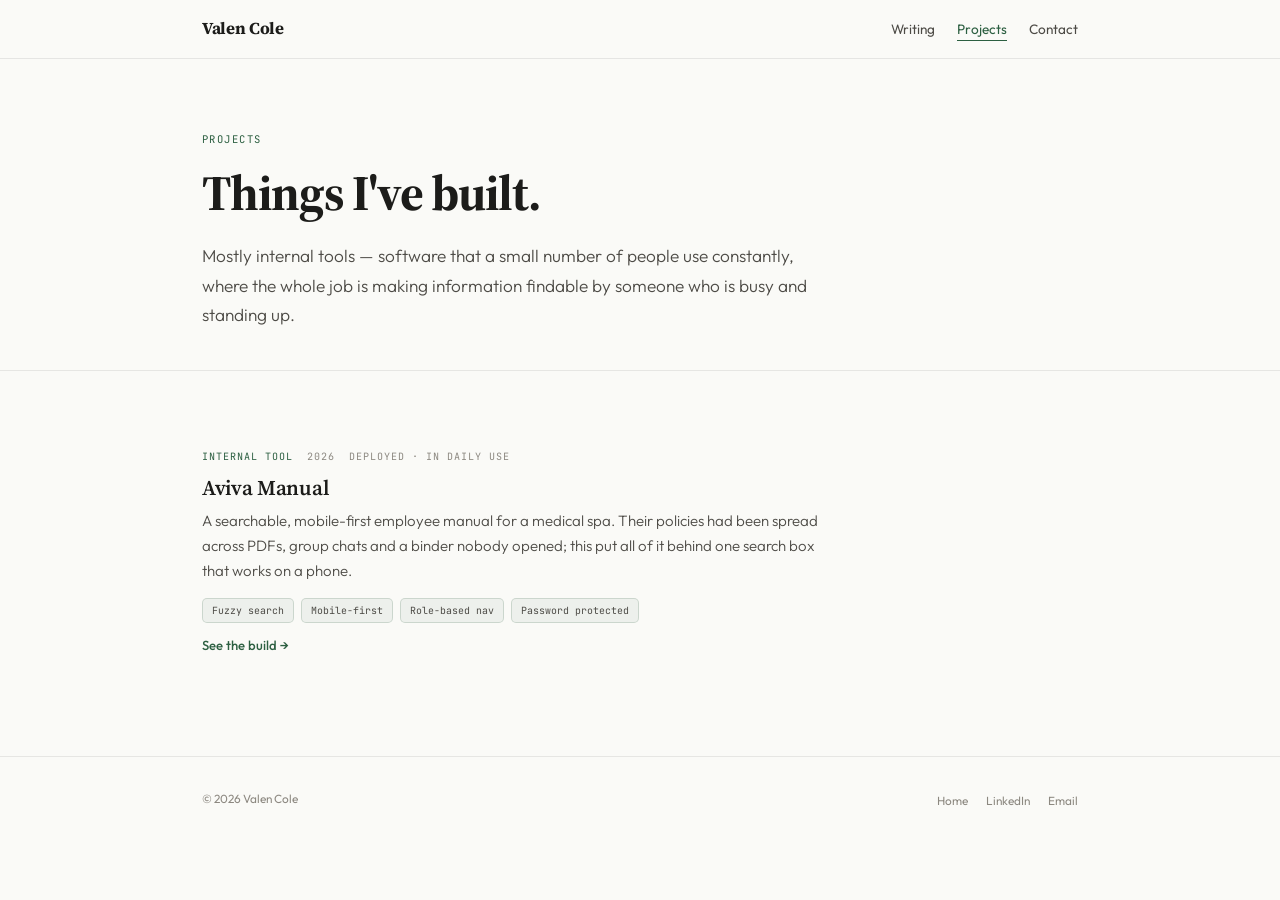
==== projects/index.html @ 85f3d566 "Restructure: personal site with writing and projects sections Root becomes a personal index rather t" ====
<!DOCTYPE html>
<html lang="en">
<head>
<meta charset="UTF-8">
<meta name="viewport" content="width=device-width, initial-scale=1.0">
<link rel="icon" href="/favicon.svg" type="image/svg+xml">
<title>Projects — Valen Cole</title>
<meta name="description" content="Things Valen Cole has built.">
<meta property="og:title" content="Projects — Valen Cole">
<meta property="og:description" content="Things Valen Cole has built.">
<meta property="og:type" content="website">
<link rel="preconnect" href="https://fonts.googleapis.com">
<link rel="preconnect" href="https://fonts.gstatic.com" crossorigin>
<link href="https://fonts.googleapis.com/css2?family=Source+Serif+4:ital,opsz,wght@0,8..60,300;0,8..60,400;0,8..60,600;0,8..60,700;1,8..60,400&family=Outfit:wght@300;400;500;600&family=JetBrains+Mono:wght@400&display=swap" rel="stylesheet">
<link rel="stylesheet" href="/assets/site.css">
</head>
<body>

<nav class="topbar">
  <div class="topbar-inner">
    <a href="/" class="tb-name">Valen Cole</a>
    <ul class="tb-links">
      <li><a href="/writing/">Writing</a></li>
      <li><a href="/projects/" aria-current="page">Projects</a></li>
      <li><a href="/#contact">Contact</a></li>
    </ul>
  </div>
</nav>

<header class="page-head">
  <div class="wrap">
    <div class="eyebrow">Projects</div>
    <h1>Things I've built.</h1>
    <p class="lede">Mostly internal tools — software that a small number of people use constantly, where the whole job is making information findable by someone who is busy and standing up.</p>
  </div>
</header>

<section>
  <div class="wrap">
    <div class="entries">

      <a class="entry" href="/projects/aviva-manual/">
        <div class="entry-meta"><span>Internal tool</span><span class="dim">2026</span><span class="dim">Deployed · in daily use</span></div>
        <h3>Aviva Manual</h3>
        <p>A searchable, mobile-first employee manual for a medical spa. Their policies had been spread across PDFs, group chats and a binder nobody opened; this put all of it behind one search box that works on a phone.</p>
        <div class="tags">
          <span class="tag">Fuzzy search</span>
          <span class="tag">Mobile-first</span>
          <span class="tag">Role-based nav</span>
          <span class="tag">Password protected</span>
        </div>
        <span class="more">See the build &rarr;</span>
      </a>

    </div>
  </div>
</section>

<footer>
  <div class="wrap">
    <div class="footer-inner">
      <p>&copy; 2026 Valen Cole</p>
      <ul class="footer-links">
        <li><a href="/">Home</a></li>
        <li><a href="https://www.linkedin.com/in/valencole/" target="_blank" rel="noopener">LinkedIn</a></li>
        <li><a href="mailto:valen.a.d.c@gmail.com">Email</a></li>
      </ul>
    </div>
  </div>
</footer>

</body>
</html>
---- assets/site.css ----
/* Shared shell — root, projects, writing.
   Interiors (the Ghana pages, the demo) carry their own themes on purpose;
   what stays constant is this top bar, the URL scheme, and the metadata. */

:root {
  --bg: #fafaf7;
  --bg-alt: #f2f1ec;
  --bg-card: #ffffff;
  --text: #1c1c1a;
  --text-sub: #4d4b46;
  --text-muted: #8c8880;
  --accent: #2c5f41;
  --accent-bg: rgba(44, 95, 65, 0.06);
  --accent-border: rgba(44, 95, 65, 0.18);
  --warm: #b5694d;
  --border: rgba(28, 28, 26, 0.09);
  --border-strong: rgba(28, 28, 26, 0.15);
  --serif: 'Source Serif 4', Georgia, serif;
  --sans: 'Outfit', -apple-system, BlinkMacSystemFont, 'Segoe UI', sans-serif;
  --mono: 'JetBrains Mono', ui-monospace, Menlo, monospace;
  --radius: 10px;
  --max-w: 940px;
}

* { margin: 0; padding: 0; box-sizing: border-box; }
html { scroll-behavior: smooth; }
body {
  font-family: var(--sans);
  background: var(--bg);
  color: var(--text);
  line-height: 1.6;
  -webkit-font-smoothing: antialiased;
}
::selection { background: var(--accent); color: #fff; }
img { max-width: 100%; }
:focus-visible { outline: 2px solid var(--accent); outline-offset: 3px; }

.wrap { max-width: var(--max-w); margin: 0 auto; padding: 0 32px; }

/* ---- top bar: the one thing every page keeps ---- */
.topbar {
  position: sticky; top: 0; z-index: 100;
  background: rgba(250, 250, 247, 0.92);
  backdrop-filter: blur(14px);
  border-bottom: 1px solid var(--border);
}
.topbar-inner {
  max-width: var(--max-w); margin: 0 auto; padding: 0 32px;
  height: 58px; display: flex; align-items: center; justify-content: space-between; gap: 20px;
}
.tb-name {
  font-family: var(--serif); font-size: 1.05rem; font-weight: 700;
  letter-spacing: -0.02em; color: var(--text); text-decoration: none; white-space: nowrap;
}
.tb-links { display: flex; gap: 22px; list-style: none; }
.tb-links a {
  font-size: 0.85rem; color: var(--text-sub); text-decoration: none;
  padding-bottom: 2px; border-bottom: 1.5px solid transparent; transition: color .2s, border-color .2s;
}
.tb-links a:hover, .tb-links a[aria-current="page"] { color: var(--accent); border-bottom-color: var(--accent); }

/* ---- page head ---- */
.page-head { padding: 72px 0 40px; }
.eyebrow {
  font-family: var(--mono); font-size: 0.66rem; color: var(--accent);
  letter-spacing: 0.14em; text-transform: uppercase; margin-bottom: 18px;
}
.page-head h1 {
  font-family: var(--serif); font-size: clamp(2.1rem, 4.6vw, 3.1rem); font-weight: 700;
  line-height: 1.12; letter-spacing: -0.025em; max-width: 20ch; margin-bottom: 20px;
}
.page-head h1 em { font-style: italic; font-weight: 400; color: var(--accent); }
.lede { font-size: 1.08rem; font-weight: 300; color: var(--text-sub); max-width: 58ch; line-height: 1.7; }

/* ---- sections ---- */
section { padding: 52px 0; border-top: 1px solid var(--border); }
.section-label {
  font-family: var(--mono); font-size: 0.65rem; color: var(--text-muted);
  letter-spacing: 0.12em; text-transform: uppercase; margin-bottom: 26px;
}
h2.section-title { font-family: var(--serif); font-size: 1.5rem; font-weight: 600; margin-bottom: 8px; }

/* ---- entry list (writing + projects) ---- */
.entries { display: flex; flex-direction: column; }
.entry {
  display: block; text-decoration: none; color: inherit;
  padding: 26px 0; border-top: 1px solid var(--border);
  transition: background .2s;
}
.entry:first-child { border-top: none; }
.entry:hover { background: var(--accent-bg); box-shadow: 0 0 0 24px var(--accent-bg); }
.entry-meta {
  font-family: var(--mono); font-size: 0.63rem; color: var(--accent);
  letter-spacing: 0.1em; text-transform: uppercase; margin-bottom: 10px;
  display: flex; gap: 14px; flex-wrap: wrap;
}
.entry-meta .dim { color: var(--text-muted); }
.entry h3 {
  font-family: var(--serif); font-size: 1.32rem; font-weight: 600;
  line-height: 1.25; letter-spacing: -0.015em; margin-bottom: 8px; max-width: 34ch;
}
.entry:hover h3 { color: var(--accent); }
.entry p { font-size: 0.94rem; font-weight: 300; color: var(--text-sub); line-height: 1.65; max-width: 62ch; }
.entry .more {
  display: inline-block; margin-top: 12px; font-size: 0.82rem; color: var(--accent);
  font-weight: 500;
}

.tags { display: flex; flex-wrap: wrap; gap: 7px; margin-top: 14px; }
.tag {
  font-family: var(--mono); font-size: 0.62rem; padding: 4px 9px; border-radius: 5px;
  background: var(--accent-bg); color: var(--text-sub); border: 1px solid var(--accent-border);
}

/* ---- prose (project write-ups) ---- */
.prose { max-width: 64ch; }
.prose p { font-size: 1rem; font-weight: 300; color: var(--text-sub); line-height: 1.75; margin-bottom: 16px; }
.prose h3 { font-family: var(--serif); font-size: 1.2rem; font-weight: 600; color: var(--text); margin: 32px 0 10px; }
.prose strong { font-weight: 600; color: var(--text); }
.prose a { color: var(--accent); }

.shots { display: grid; grid-template-columns: 1fr 1fr; gap: 16px; margin: 32px 0 0; }
.shot { border: 1px solid var(--border); border-radius: var(--radius); overflow: hidden; background: var(--bg-card); }
.shot img { width: 100%; height: auto; display: block; }
.shot figcaption {
  padding: 11px 15px; font-family: var(--mono); font-size: 0.61rem;
  color: var(--text-muted); letter-spacing: 0.04em; border-top: 1px solid var(--border);
}
.shot.narrow { max-width: 260px; }

/* ---- footer ---- */
footer { padding: 30px 0 44px; border-top: 1px solid var(--border); margin-top: 20px; }
.footer-inner { display: flex; justify-content: space-between; align-items: center; flex-wrap: wrap; gap: 12px; }
footer p, footer a { font-size: 0.74rem; color: var(--text-muted); }
.footer-links { display: flex; gap: 18px; list-style: none; }
.footer-links a { text-decoration: none; transition: color .2s; }
.footer-links a:hover { color: var(--accent); }

@media (max-width: 700px) {
  .wrap, .topbar-inner { padding-left: 20px; padding-right: 20px; }
  .page-head { padding: 48px 0 32px; }
  .shots { grid-template-columns: 1fr; }
  .tb-links { gap: 16px; }
  .entry:hover { box-shadow: none; }
}
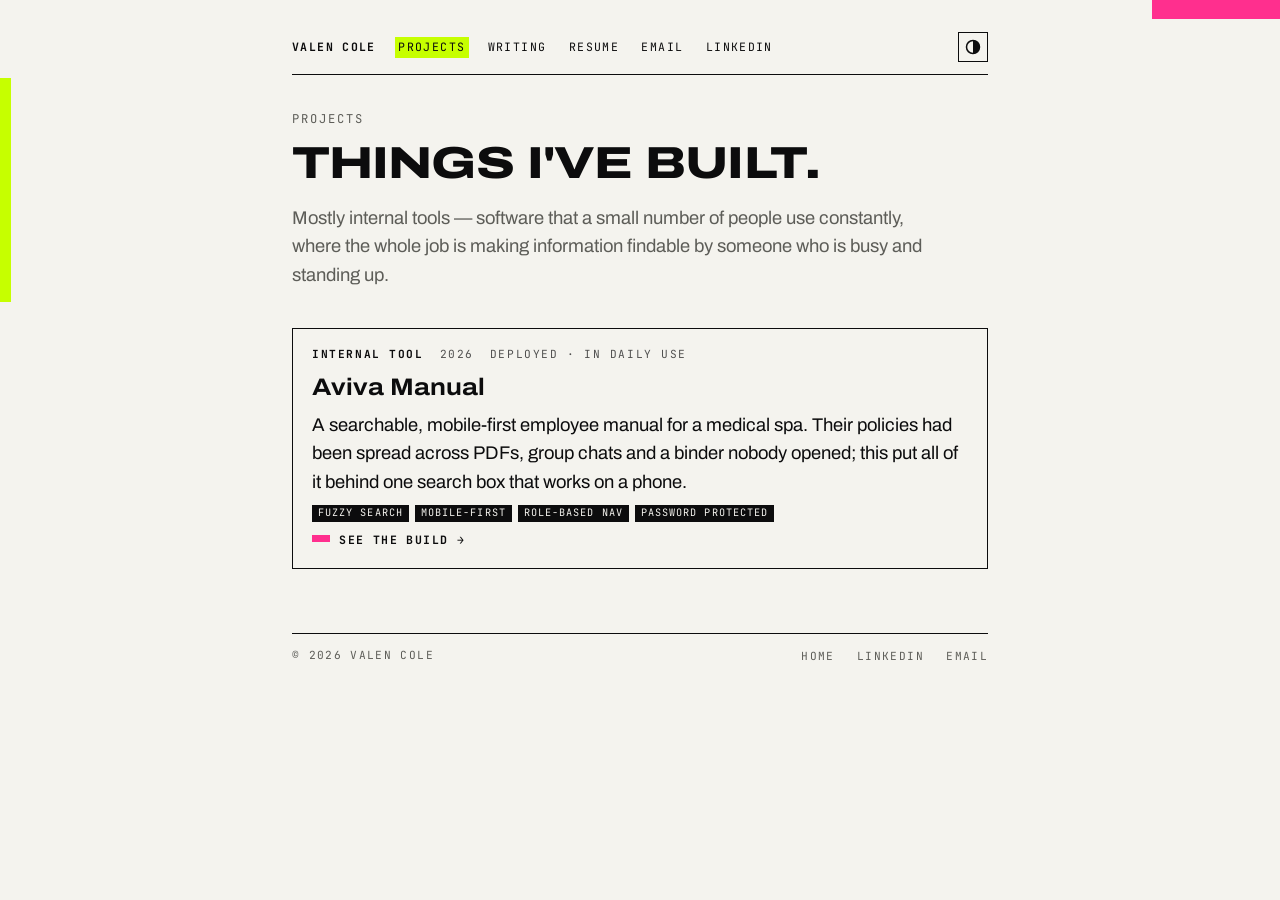
==== commit ece6887f: "New bento homepage, light/dark shell, downloadable resume - Homepage replaced with the bento mockup;" ====
--- a/projects/index.html
+++ b/projects/index.html
@@ -1,42 +1,59 @@
 <!DOCTYPE html>
-<html lang="en">
+<html lang="en" data-mode="light">
 <head>
 <meta charset="UTF-8">
-<meta name="viewport" content="width=device-width, initial-scale=1.0">
+<meta name="viewport" content="width=device-width, initial-scale=1">
 <link rel="icon" href="/favicon.svg" type="image/svg+xml">
 <title>Projects — Valen Cole</title>
 <meta name="description" content="Things Valen Cole has built.">
 <meta property="og:title" content="Projects — Valen Cole">
 <meta property="og:description" content="Things Valen Cole has built.">
 <meta property="og:type" content="website">
+<meta name="color-scheme" content="light dark">
+<meta name="theme-color" content="#f4f3ee">
+<script>
+  (function () {
+    var m = null;
+    try { m = localStorage.getItem('vc-mode'); } catch (e) {}
+    if (m !== 'light' && m !== 'dark') {
+      m = (window.matchMedia && matchMedia('(prefers-color-scheme: dark)').matches) ? 'dark' : 'light';
+    }
+    document.documentElement.setAttribute('data-mode', m);
+  })();
+</script>
 <link rel="preconnect" href="https://fonts.googleapis.com">
 <link rel="preconnect" href="https://fonts.gstatic.com" crossorigin>
-<link href="https://fonts.googleapis.com/css2?family=Source+Serif+4:ital,opsz,wght@0,8..60,300;0,8..60,400;0,8..60,600;0,8..60,700;1,8..60,400&family=Outfit:wght@300;400;500;600&family=JetBrains+Mono:wght@400&display=swap" rel="stylesheet">
+<link href="https://fonts.googleapis.com/css2?family=Archivo:wdth,wght@62..125,100..900&family=JetBrains+Mono:wght@400;500;700&display=swap" rel="stylesheet">
 <link rel="stylesheet" href="/assets/site.css">
 </head>
 <body>
 
-<nav class="topbar">
-  <div class="topbar-inner">
-    <a href="/" class="tb-name">Valen Cole</a>
-    <ul class="tb-links">
-      <li><a href="/writing/">Writing</a></li>
-      <li><a href="/projects/" aria-current="page">Projects</a></li>
-      <li><a href="/#contact">Contact</a></li>
-    </ul>
-  </div>
-</nav>
+<main class="page">
+  <div class="g" aria-hidden="true"></div>
+  <div class="p" aria-hidden="true"></div>
 
-<header class="page-head">
-  <div class="wrap">
-    <div class="eyebrow">Projects</div>
+  <nav aria-label="Main">
+    <a href="/" class="home">Valen Cole</a>
+    <a href="/projects/" aria-current="page">Projects</a>
+    <a href="/writing/">Writing</a>
+    <a href="/valen-cole-resume.pdf" download="Valen-Cole-Resume.pdf">Resume</a>
+    <a href="mailto:valen.a.d.c@gmail.com">Email</a>
+    <a href="https://www.linkedin.com/in/valencole/" target="_blank" rel="noopener">LinkedIn</a>
+    <button class="mode" type="button" aria-label="Switch to dark mode" title="Switch to dark mode">
+      <svg viewBox="0 0 16 16" aria-hidden="true" focusable="false">
+        <circle cx="8" cy="8" r="6.5" fill="none" stroke="currentColor" stroke-width="1.5"/>
+        <path d="M8 1.5a6.5 6.5 0 0 1 0 13z" fill="currentColor"/>
+      </svg>
+    </button>
+  </nav>
+
+  <header class="page-head">
+    <p class="hi">Projects</p>
     <h1>Things I've built.</h1>
     <p class="lede">Mostly internal tools — software that a small number of people use constantly, where the whole job is making information findable by someone who is busy and standing up.</p>
-  </div>
-</header>
+  </header>
 
-<section>
-  <div class="wrap">
+  <section>
     <div class="entries">
 
       <a class="entry" href="/projects/aviva-manual/">
@@ -53,21 +70,18 @@
       </a>
 
     </div>
-  </div>
-</section>
+  </section>
 
-<footer>
-  <div class="wrap">
-    <div class="footer-inner">
-      <p>&copy; 2026 Valen Cole</p>
-      <ul class="footer-links">
-        <li><a href="/">Home</a></li>
-        <li><a href="https://www.linkedin.com/in/valencole/" target="_blank" rel="noopener">LinkedIn</a></li>
-        <li><a href="mailto:valen.a.d.c@gmail.com">Email</a></li>
-      </ul>
-    </div>
-  </div>
-</footer>
+  <footer>
+    <p>&copy; 2026 Valen Cole</p>
+    <ul>
+      <li><a href="/">Home</a></li>
+      <li><a href="https://www.linkedin.com/in/valencole/" target="_blank" rel="noopener">LinkedIn</a></li>
+      <li><a href="mailto:valen.a.d.c@gmail.com">Email</a></li>
+    </ul>
+  </footer>
+</main>
 
+<script src="/assets/mode.js"></script>
 </body>
 </html>
--- a/assets/site.css
+++ b/assets/site.css
@@ -1,145 +1,159 @@
-/* Shared shell — root, projects, writing.
-   Interiors (the Ghana pages, the demo) carry their own themes on purpose;
-   what stays constant is this top bar, the URL scheme, and the metadata. */
+/* Shared shell: root, projects, writing.
+   Interiors (the Ghana pages, /ops/, the demo) carry their own themes on purpose;
+   they do not load this file.
 
-:root {
-  --bg: #fafaf7;
-  --bg-alt: #f2f1ec;
-  --bg-card: #ffffff;
-  --text: #1c1c1a;
-  --text-sub: #4d4b46;
-  --text-muted: #8c8880;
-  --accent: #2c5f41;
-  --accent-bg: rgba(44, 95, 65, 0.06);
-  --accent-border: rgba(44, 95, 65, 0.18);
-  --warm: #b5694d;
-  --border: rgba(28, 28, 26, 0.09);
-  --border-strong: rgba(28, 28, 26, 0.15);
-  --serif: 'Source Serif 4', Georgia, serif;
-  --sans: 'Outfit', -apple-system, BlinkMacSystemFont, 'Segoe UI', sans-serif;
-  --mono: 'JetBrains Mono', ui-monospace, Menlo, monospace;
-  --radius: 10px;
-  --max-w: 940px;
+   Every page that loads this file also needs, in <head>, the inline mode script
+   (sets data-mode before first paint) and, before </body>, /assets/mode.js. */
+
+/* =====================================================================
+   1. TOKENS: light and dark, keyed off <html data-mode="light|dark">
+   ===================================================================== */
+:root,
+:root[data-mode="light"] {
+  color-scheme: light;
+  --paper: #f4f3ee;  --ink: #0c0c0d;  --muted: #5d5d58;  --rule: #0c0c0d;
+  --lime: #c6ff00;   --pink: #ff2f8e;
+  --hl: #c6ff00;     --hl-ink: #0c0c0d;              /* link fill */
+  --chip-bg: #0c0c0d; --chip-ink: #f4f3ee;            /* small label tags */
+  --card: #f4f3ee;                                    /* ordinary card */
+  --feature-bg: #0c0c0d; --feature-ink: #f4f3ee;      /* the project card */
+  --now-bg: #c6ff00;  --now-ink: #0c0c0d;             /* the New York card */
+  --mono: 'JetBrains Mono', ui-monospace, "SF Mono", Menlo, Consolas, monospace;
+  --sans: 'Archivo', system-ui, -apple-system, "Segoe UI", Roboto, sans-serif;
+}
+:root[data-mode="dark"] {
+  color-scheme: dark;
+  --paper: #0b0b0c;  --ink: #f2f2ec;  --muted: #9a9a93;  --rule: rgba(242,242,236,.28);
+  --lime: #c6ff00;   --pink: #ff3d9a;
+  --hl: #c6ff00;     --hl-ink: #0b0b0c;
+  --chip-bg: #c6ff00; --chip-ink: #0b0b0c;
+  --card: #0b0b0c;
+  --feature-bg: #f2f2ec; --feature-ink: #0b0b0c;
+  --now-bg: #c6ff00;  --now-ink: #0b0b0c;
 }
 
-* { margin: 0; padding: 0; box-sizing: border-box; }
-html { scroll-behavior: smooth; }
+/* =====================================================================
+   2. BASE
+   ===================================================================== */
+* { box-sizing: border-box; }
+html { -webkit-text-size-adjust: 100%; }
+html, body { overflow-x: clip; }     /* lets the color rectangles bleed to the screen edge without a scrollbar */
 body {
-  font-family: var(--sans);
-  background: var(--bg);
-  color: var(--text);
-  line-height: 1.6;
-  -webkit-font-smoothing: antialiased;
+  margin: 0; background: var(--paper); color: var(--ink);
+  font-family: var(--sans); font-size: clamp(1.02rem, 3.6vw, 1.15rem); line-height: 1.55;
 }
-::selection { background: var(--accent); color: #fff; }
 img { max-width: 100%; }
-:focus-visible { outline: 2px solid var(--accent); outline-offset: 3px; }
+::selection { background: var(--lime); color: #0c0c0d; }
+.page { position: relative; max-width: 46rem; margin: 0 auto; padding: 2rem 1.25rem 6rem; }
+a:focus-visible, button:focus-visible { outline: 2px solid var(--pink); outline-offset: 3px; }
 
-.wrap { max-width: var(--max-w); margin: 0 auto; padding: 0 32px; }
+/* the two color rectangles: green down the left edge, pink in the top-right corner.
+   They sit inside .page but measure from the SCREEN edge (the calc), so they hug the viewport at any width. */
+.g { position: absolute; z-index: 2; left: calc(50% - 50vw); top: 4.9rem; width: .7rem; height: 14rem; background: var(--lime); }
+.p { position: absolute; z-index: 2; right: calc(50% - 50vw); top: 0; width: clamp(4.5rem, 20vw, 8rem); height: 1.2rem; background: var(--pink); }
 
-/* ---- top bar: the one thing every page keeps ---- */
-.topbar {
-  position: sticky; top: 0; z-index: 100;
-  background: rgba(250, 250, 247, 0.92);
-  backdrop-filter: blur(14px);
-  border-bottom: 1px solid var(--border);
-}
-.topbar-inner {
-  max-width: var(--max-w); margin: 0 auto; padding: 0 32px;
-  height: 58px; display: flex; align-items: center; justify-content: space-between; gap: 20px;
-}
-.tb-name {
-  font-family: var(--serif); font-size: 1.05rem; font-weight: 700;
-  letter-spacing: -0.02em; color: var(--text); text-decoration: none; white-space: nowrap;
-}
-.tb-links { display: flex; gap: 22px; list-style: none; }
-.tb-links a {
-  font-size: 0.85rem; color: var(--text-sub); text-decoration: none;
-  padding-bottom: 2px; border-bottom: 1.5px solid transparent; transition: color .2s, border-color .2s;
-}
-.tb-links a:hover, .tb-links a[aria-current="page"] { color: var(--accent); border-bottom-color: var(--accent); }
+/* =====================================================================
+   3. CHROME: nav, mode toggle, footer
+   ===================================================================== */
+nav { display: flex; flex-wrap: wrap; align-items: center; gap: .5rem 1.4rem; padding-bottom: .7rem; border-bottom: 1px solid var(--rule);
+      font-family: var(--mono); font-size: .72rem; letter-spacing: .12em; text-transform: uppercase; }
+nav a { color: inherit; text-decoration: none; padding: .15em .3em; margin: 0 -.3em; }
+nav a:hover, nav a:focus-visible, nav a[aria-current="page"] { background: var(--hl); color: var(--hl-ink); }
+nav .home { font-weight: 700; }
+.mode { margin-left: auto; display: inline-grid; place-items: center; width: 1.9rem; height: 1.9rem; padding: 0;
+        border: 1px solid var(--rule); border-radius: 0; background: transparent; color: inherit; cursor: pointer; }
+.mode:hover, .mode:focus-visible { background: var(--hl); color: var(--hl-ink); }
+.mode svg { width: 1rem; height: 1rem; display: block; }
 
-/* ---- page head ---- */
-.page-head { padding: 72px 0 40px; }
-.eyebrow {
-  font-family: var(--mono); font-size: 0.66rem; color: var(--accent);
-  letter-spacing: 0.14em; text-transform: uppercase; margin-bottom: 18px;
-}
-.page-head h1 {
-  font-family: var(--serif); font-size: clamp(2.1rem, 4.6vw, 3.1rem); font-weight: 700;
-  line-height: 1.12; letter-spacing: -0.025em; max-width: 20ch; margin-bottom: 20px;
-}
-.page-head h1 em { font-style: italic; font-weight: 400; color: var(--accent); }
-.lede { font-size: 1.08rem; font-weight: 300; color: var(--text-sub); max-width: 58ch; line-height: 1.7; }
+footer { display: flex; flex-wrap: wrap; justify-content: space-between; gap: .5rem 1.4rem; margin-top: 4rem; padding-top: .8rem;
+         border-top: 1px solid var(--rule); font-family: var(--mono); font-size: .7rem; letter-spacing: .12em; text-transform: uppercase; color: var(--muted); }
+footer p { margin: 0; }
+footer ul { display: flex; flex-wrap: wrap; gap: .5rem 1.4rem; margin: 0; padding: 0; list-style: none; }
+footer a { color: inherit; text-decoration: none; padding: .15em .3em; margin: 0 -.3em; }
+footer a:hover, footer a:focus-visible { background: var(--hl); color: var(--hl-ink); }
 
-/* ---- sections ---- */
-section { padding: 52px 0; border-top: 1px solid var(--border); }
-.section-label {
-  font-family: var(--mono); font-size: 0.65rem; color: var(--text-muted);
-  letter-spacing: 0.12em; text-transform: uppercase; margin-bottom: 26px;
-}
-h2.section-title { font-family: var(--serif); font-size: 1.5rem; font-weight: 600; margin-bottom: 8px; }
+/* =====================================================================
+   4. HOME: hero, chip, bento  (front page only)
+   ===================================================================== */
+.hero { margin: 2.2rem 0 2.4rem; }
+.hero h1 { margin: 0; font-weight: inherit; line-height: 1; }
+.hi { display: block; font-family: var(--mono); font-size: .76rem; font-weight: 400; letter-spacing: .16em; text-transform: uppercase; color: var(--muted); margin-bottom: .8rem; }
+.name { display: block; font-stretch: 125%; font-weight: 800; text-transform: uppercase;
+        font-size: clamp(2rem, 9.4vw, 3.9rem); line-height: .95; letter-spacing: -.02em; }
+.meta { display: flex; flex-wrap: wrap; justify-content: space-between; align-items: center; gap: .5rem 1.5rem; margin-top: 1.1rem; }
+.updated { margin: 0; font-family: var(--mono); font-size: .72rem; letter-spacing: .06em; text-transform: uppercase; color: var(--muted); }
+.route { margin: 0; font-family: var(--mono); font-size: .72rem; font-weight: 700; letter-spacing: .14em; white-space: nowrap; }
+.route::before { content: ""; display: inline-block; width: 1.1rem; height: .4rem; margin-right: .6rem; background: var(--pink); vertical-align: .15em; }
 
-/* ---- entry list (writing + projects) ---- */
-.entries { display: flex; flex-direction: column; }
-.entry {
-  display: block; text-decoration: none; color: inherit;
-  padding: 26px 0; border-top: 1px solid var(--border);
-  transition: background .2s;
-}
-.entry:first-child { border-top: none; }
-.entry:hover { background: var(--accent-bg); box-shadow: 0 0 0 24px var(--accent-bg); }
-.entry-meta {
-  font-family: var(--mono); font-size: 0.63rem; color: var(--accent);
-  letter-spacing: 0.1em; text-transform: uppercase; margin-bottom: 10px;
-  display: flex; gap: 14px; flex-wrap: wrap;
-}
-.entry-meta .dim { color: var(--text-muted); }
-.entry h3 {
-  font-family: var(--serif); font-size: 1.32rem; font-weight: 600;
-  line-height: 1.25; letter-spacing: -0.015em; margin-bottom: 8px; max-width: 34ch;
-}
-.entry:hover h3 { color: var(--accent); }
-.entry p { font-size: 0.94rem; font-weight: 300; color: var(--text-sub); line-height: 1.65; max-width: 62ch; }
-.entry .more {
-  display: inline-block; margin-top: 12px; font-size: 0.82rem; color: var(--accent);
-  font-weight: 500;
+.lead { display: inline-block; margin: 0 0 1.2rem; padding: .6em .85em .55em; background: var(--chip-bg); color: var(--chip-ink);
+        font-family: var(--mono); font-size: .72rem; font-weight: 500; letter-spacing: .14em; text-transform: uppercase; line-height: 1; }
+.lead::after { content: ""; display: inline-block; width: .5em; height: .5em; margin-left: .8em; background: var(--chip-ink); vertical-align: .02em; }
+
+/* bento grid: 2 columns on phones, 4 on wider screens. Cards are full-width unless marked .half */
+.bento { list-style: none; margin: 0; padding: 0; counter-reset: card; display: grid; grid-template-columns: repeat(2, minmax(0, 1fr)); gap: .6rem; }
+.card { counter-increment: card; grid-column: span 2; display: flex; flex-direction: column; gap: .55rem; margin: 0;
+        padding: .95rem 1rem 1.05rem; border: 1px solid var(--rule); background: var(--card); color: var(--ink); }
+.card.half { grid-column: span 1; }
+.card .tag { font-family: var(--mono); font-size: .7rem; letter-spacing: .14em; text-transform: uppercase; color: var(--muted); line-height: 1.6; }
+.card .tag::before { content: counter(card, decimal-leading-zero) " / "; color: var(--ink); font-weight: 700; }
+.txt { display: block; }
+
+/* the two cards that carry the story: the project, and the move */
+.card.feature { background: var(--feature-bg); color: var(--feature-ink); border-color: var(--feature-bg); }
+.card.feature .tag, .card.feature .tag::before { color: inherit; }
+.card.feature .txt { font-size: 1.06em; }
+.card.nyc { background: var(--now-bg); color: var(--now-ink); border-color: var(--now-bg); }
+.card.nyc .tag, .card.nyc .tag::before { color: inherit; }
+.card.nyc .txt { font-weight: 600; font-size: 1.06em; }
+
+.txt a { color: var(--hl-ink); background: var(--hl); font-weight: 600; text-decoration: none; padding: .02em .1em;
+         -webkit-box-decoration-break: clone; box-decoration-break: clone; }
+.txt a:hover { background: var(--ink); color: var(--paper); }
+.pain { display: inline-block; width: 1.05em; height: 1.05em; margin-left: .35em; vertical-align: -.18em; }
+.nw { white-space: nowrap; }
+.built { margin-top: 2.4rem; }
+.welcome { margin: 2.4rem 0 0; font-stretch: 125%; font-weight: 700; font-size: 1.02em; }
+
+@media (min-width: 40rem) {
+  .bento { grid-template-columns: repeat(4, minmax(0, 1fr)); gap: .75rem; }
+  .card, .card.nyc { padding: 1.1rem 1.2rem 1.25rem; }
 }
 
-.tags { display: flex; flex-wrap: wrap; gap: 7px; margin-top: 14px; }
-.tag {
-  font-family: var(--mono); font-size: 0.62rem; padding: 4px 9px; border-radius: 5px;
-  background: var(--accent-bg); color: var(--text-sub); border: 1px solid var(--accent-border);
-}
+/* =====================================================================
+   5. INNER PAGES: page head, entry lists, prose, screenshots
+   ===================================================================== */
+.page-head { margin: 2.2rem 0 2.4rem; }
+.page-head h1 { margin: 0; font-stretch: 125%; font-weight: 800; text-transform: uppercase;
+                font-size: clamp(1.7rem, 7vw, 2.8rem); line-height: 1; letter-spacing: -.02em; }
+.page-head .lede { margin: 1.1rem 0 0; max-width: 60ch; color: var(--muted); }
 
-/* ---- prose (project write-ups) ---- */
+.entries { list-style: none; margin: 0; padding: 0; display: grid; gap: .75rem; }
+.entry { display: flex; flex-direction: column; gap: .55rem; padding: 1.1rem 1.2rem 1.25rem;
+         border: 1px solid var(--rule); background: var(--card); color: var(--ink); text-decoration: none; }
+.entry:hover, .entry:focus-visible { background: var(--feature-bg); color: var(--feature-ink); border-color: var(--feature-bg); }
+.entry-meta { display: flex; flex-wrap: wrap; gap: .2rem 1rem; font-family: var(--mono); font-size: .7rem; letter-spacing: .14em; text-transform: uppercase; line-height: 1.6; }
+.entry-meta span:first-child { font-weight: 700; }
+.entry-meta .dim { opacity: .7; }
+.entry h3 { margin: 0; font-stretch: 112%; font-weight: 700; font-size: 1.3em; line-height: 1.2; }
+.entry p { margin: 0; }
+.entry .more { font-family: var(--mono); font-size: .72rem; font-weight: 700; letter-spacing: .12em; text-transform: uppercase; }
+.entry .more::before { content: ""; display: inline-block; width: 1.1rem; height: .4rem; margin-right: .6rem; background: var(--pink); vertical-align: .15em; }
+
+.tags { display: flex; flex-wrap: wrap; gap: .4rem; }
+.tags .tag { padding: .35em .6em .3em; background: var(--chip-bg); color: var(--chip-ink);
+             font-family: var(--mono); font-size: .64rem; letter-spacing: .1em; text-transform: uppercase; line-height: 1; }
+.entry:hover .tags .tag { background: var(--hl); color: var(--hl-ink); }
+
 .prose { max-width: 64ch; }
-.prose p { font-size: 1rem; font-weight: 300; color: var(--text-sub); line-height: 1.75; margin-bottom: 16px; }
-.prose h3 { font-family: var(--serif); font-size: 1.2rem; font-weight: 600; color: var(--text); margin: 32px 0 10px; }
-.prose strong { font-weight: 600; color: var(--text); }
-.prose a { color: var(--accent); }
+.prose h2 { margin: 2.2rem 0 .6rem; font-stretch: 112%; font-weight: 700; font-size: 1.2em; }
+.prose h2:first-child { margin-top: 0; }
+.prose p { margin: 0 0 1rem; }
+.prose a { color: var(--hl-ink); background: var(--hl); font-weight: 600; text-decoration: none; padding: .02em .1em; }
 
-.shots { display: grid; grid-template-columns: 1fr 1fr; gap: 16px; margin: 32px 0 0; }
-.shot { border: 1px solid var(--border); border-radius: var(--radius); overflow: hidden; background: var(--bg-card); }
+.shots { display: grid; grid-template-columns: 1fr 1fr; gap: .75rem; margin: 2.4rem 0 0; }
+.shot { margin: 0; border: 1px solid var(--rule); background: var(--card); }
 .shot img { width: 100%; height: auto; display: block; }
-.shot figcaption {
-  padding: 11px 15px; font-family: var(--mono); font-size: 0.61rem;
-  color: var(--text-muted); letter-spacing: 0.04em; border-top: 1px solid var(--border);
-}
+.shot figcaption { padding: .6rem .8rem; border-top: 1px solid var(--rule); font-family: var(--mono); font-size: .66rem;
+                   letter-spacing: .06em; text-transform: uppercase; color: var(--muted); }
 .shot.narrow { max-width: 260px; }
-
-/* ---- footer ---- */
-footer { padding: 30px 0 44px; border-top: 1px solid var(--border); margin-top: 20px; }
-.footer-inner { display: flex; justify-content: space-between; align-items: center; flex-wrap: wrap; gap: 12px; }
-footer p, footer a { font-size: 0.74rem; color: var(--text-muted); }
-.footer-links { display: flex; gap: 18px; list-style: none; }
-.footer-links a { text-decoration: none; transition: color .2s; }
-.footer-links a:hover { color: var(--accent); }
-
-@media (max-width: 700px) {
-  .wrap, .topbar-inner { padding-left: 20px; padding-right: 20px; }
-  .page-head { padding: 48px 0 32px; }
-  .shots { grid-template-columns: 1fr; }
-  .tb-links { gap: 16px; }
-  .entry:hover { box-shadow: none; }
-}
+@media (max-width: 40rem) { .shots { grid-template-columns: 1fr; } }
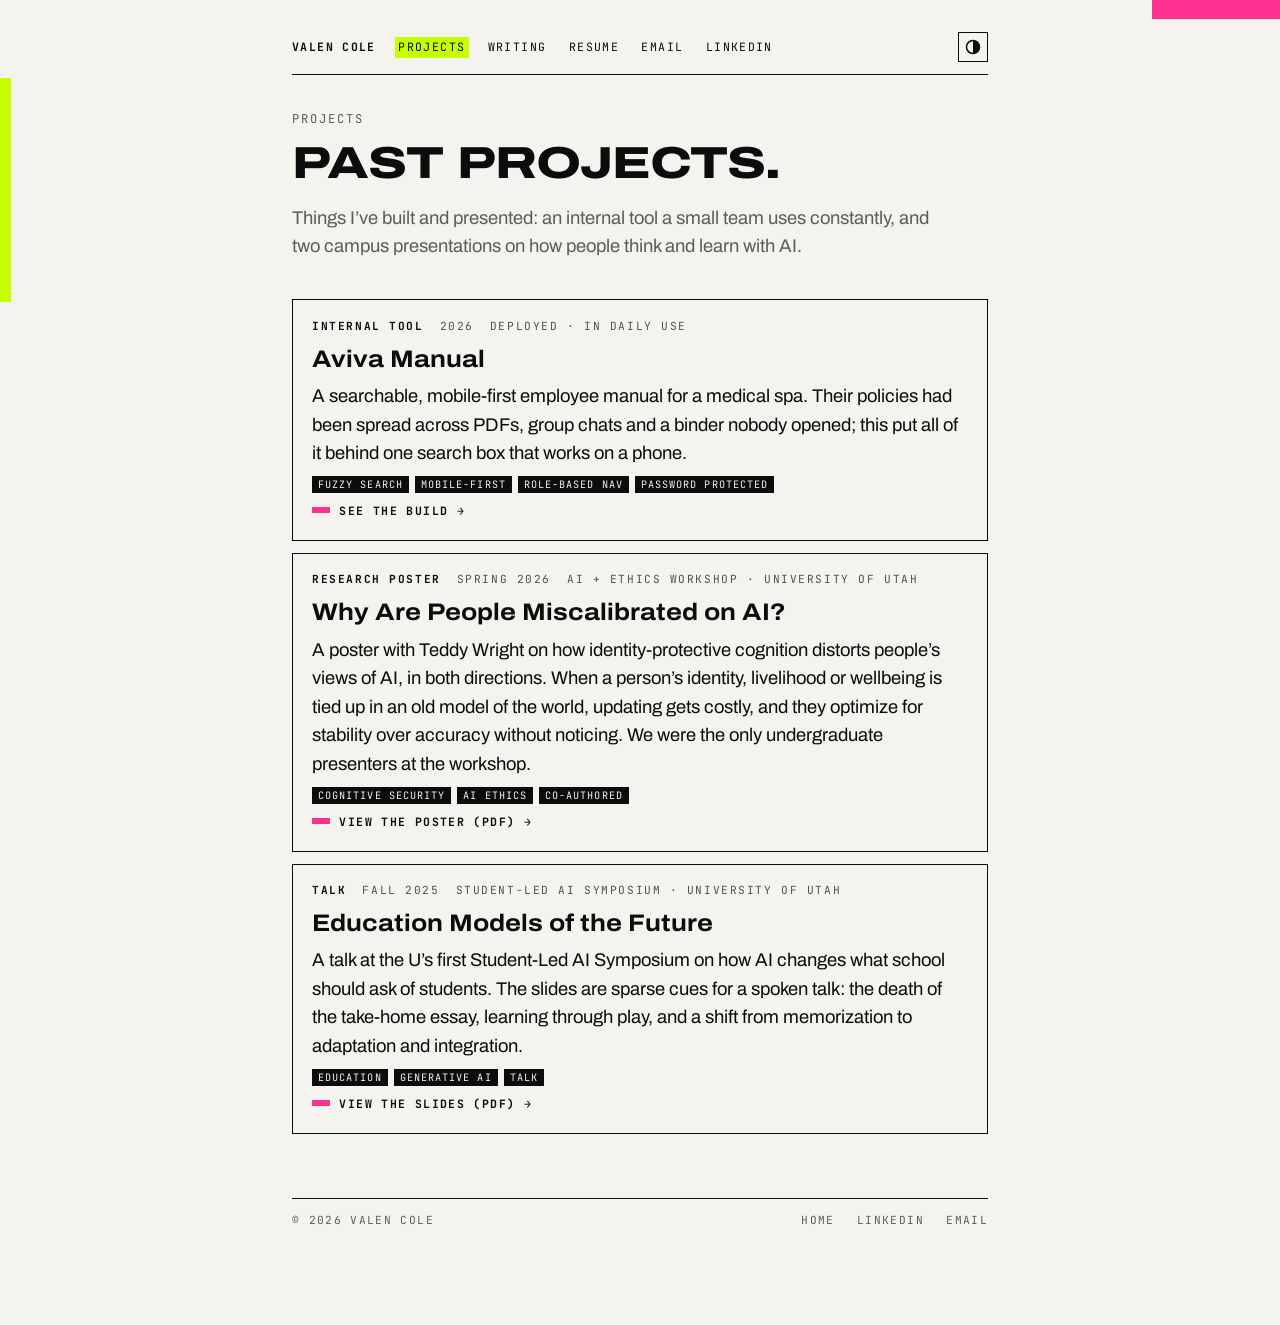
==== commit d0be98b3: "Add AI + Ethics Workshop poster and Student-Led AI Symposium talk; rename homepage section to "Previ" ====
--- a/projects/index.html
+++ b/projects/index.html
@@ -5,9 +5,9 @@
 <meta name="viewport" content="width=device-width, initial-scale=1">
 <link rel="icon" href="/favicon.svg" type="image/svg+xml">
 <title>Projects — Valen Cole</title>
-<meta name="description" content="Things Valen Cole has built.">
+<meta name="description" content="Past projects by Valen Cole: tools, talks and research posters.">
 <meta property="og:title" content="Projects — Valen Cole">
-<meta property="og:description" content="Things Valen Cole has built.">
+<meta property="og:description" content="Past projects by Valen Cole: tools, talks and research posters.">
 <meta property="og:type" content="website">
 <meta name="color-scheme" content="light dark">
 <meta name="theme-color" content="#f4f3ee">
@@ -49,8 +49,8 @@
 
   <header class="page-head">
     <p class="hi">Projects</p>
-    <h1>Things I've built.</h1>
-    <p class="lede">Mostly internal tools — software that a small number of people use constantly, where the whole job is making information findable by someone who is busy and standing up.</p>
+    <h1>Past projects.</h1>
+    <p class="lede">Things I’ve built and presented: an internal tool a small team uses constantly, and two campus presentations on how people think and learn with AI.</p>
   </header>
 
   <section>
@@ -69,6 +69,30 @@
         <span class="more">See the build &rarr;</span>
       </a>
 
+      <a class="entry" href="/projects/why-are-people-miscalibrated-on-ai.pdf">
+        <div class="entry-meta"><span>Research poster</span><span class="dim">Spring 2026</span><span class="dim">AI + Ethics Workshop · University of Utah</span></div>
+        <h3>Why Are People Miscalibrated on AI?</h3>
+        <p>A poster with Teddy Wright on how identity-protective cognition distorts people’s views of AI, in both directions. When a person’s identity, livelihood or wellbeing is tied up in an old model of the world, updating gets costly, and they optimize for stability over accuracy without noticing. We were the only undergraduate presenters at the workshop.</p>
+        <div class="tags">
+          <span class="tag">Cognitive security</span>
+          <span class="tag">AI ethics</span>
+          <span class="tag">Co-authored</span>
+        </div>
+        <span class="more">View the poster (PDF) &rarr;</span>
+      </a>
+
+      <a class="entry" href="/projects/education-models-of-the-future.pdf">
+        <div class="entry-meta"><span>Talk</span><span class="dim">Fall 2025</span><span class="dim">Student-Led AI Symposium · University of Utah</span></div>
+        <h3>Education Models of the Future</h3>
+        <p>A talk at the U’s first Student-Led AI Symposium on how AI changes what school should ask of students. The slides are sparse cues for a spoken talk: the death of the take-home essay, learning through play, and a shift from memorization to adaptation and integration.</p>
+        <div class="tags">
+          <span class="tag">Education</span>
+          <span class="tag">Generative AI</span>
+          <span class="tag">Talk</span>
+        </div>
+        <span class="more">View the slides (PDF) &rarr;</span>
+      </a>
+
     </div>
   </section>
 
